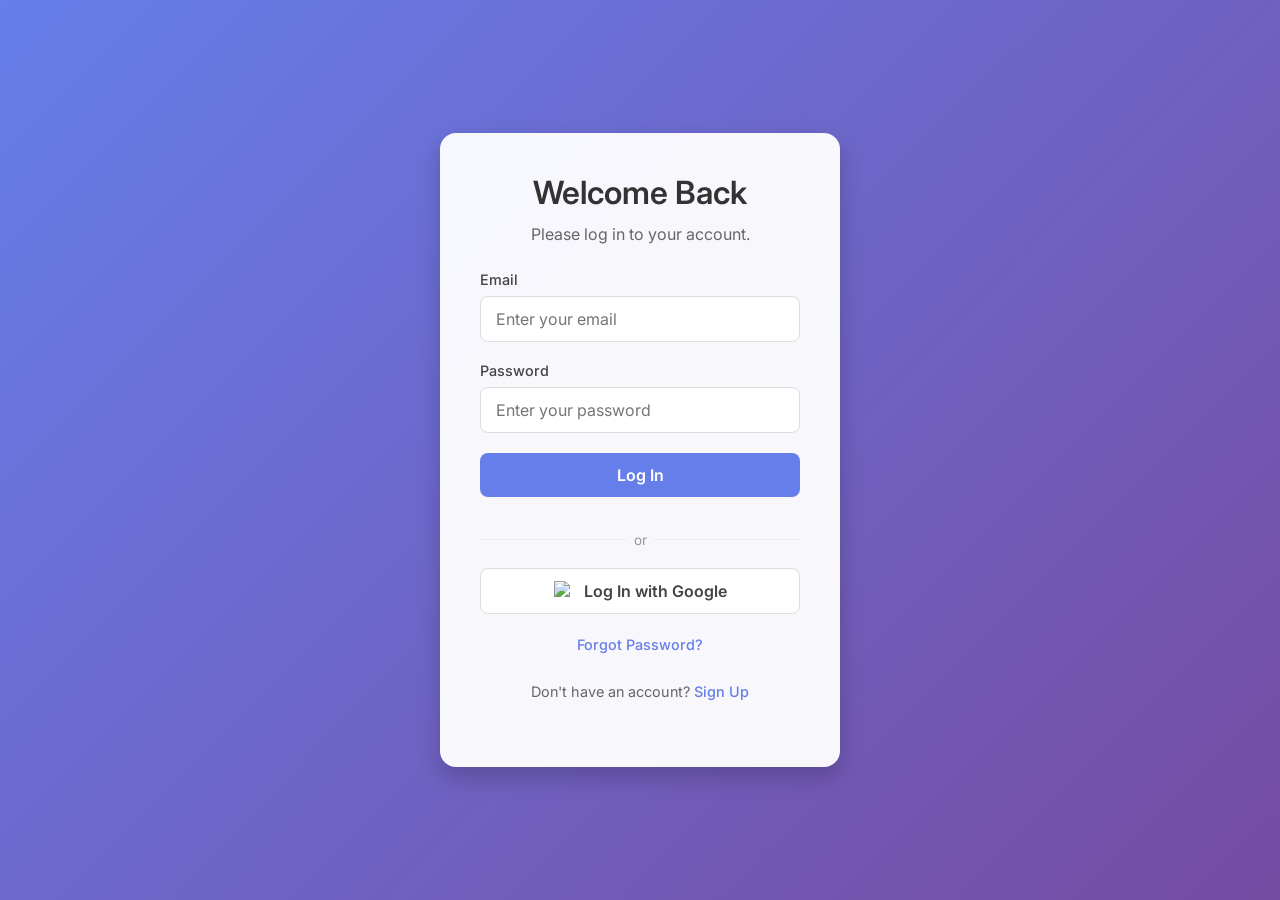
==== login.html @ cd04c809 "Add files via upload" ====
<!DOCTYPE html>
<html lang="en">
<head>
    <meta charset="UTF-8">
    <meta name="viewport" content="width=device-width, initial-scale=1.0">
    <title>Log In | My App</title>
    <link rel="stylesheet" href="style.css">
</head>
<body>
    <div class="container">
        <h1>Welcome Back</h1>
        <p>Please log in to your account.</p>
        
        <form id="loginForm">
            <div class="form-group" id="emailGroup">
                <label for="email">Email</label>
                <input type="email" id="email" placeholder="Enter your email">
                <div class="error-message">Please enter a valid email address.</div>
            </div>
            
            <div class="form-group" id="passwordGroup">
                <label for="password">Password</label>
                <input type="password" id="password" placeholder="Enter your password">
                <div class="error-message">Password cannot be empty.</div>
            </div>
            
            <button type="submit" class="btn">Log In</button>
        </form>
        
        <div class="divider">or</div>
        
        <button type="button" class="btn btn-google google-login-btn">
            <img src="https://www.gstatic.com/firebasejs/ui/2.0.0/images/auth/google.svg" alt="Google">
            Log In with Google
        </button>
        
        <div class="links">
            <p><a href="forgot-password.html">Forgot Password?</a></p>
            <p>Don't have an account? <a href="signup.html">Sign Up</a></p>
        </div>
    </div>

    <script type="module" src="js/auth.js"></script>
</body>
</html>
---- style.css ----
@import url('https://fonts.googleapis.com/css2?family=Inter:wght@400;500;600&display=swap');

* {
    margin: 0;
    padding: 0;
    box-sizing: border-box;
    font-family: 'Inter', sans-serif;
}

body {
    min-height: 100vh;
    display: flex;
    align-items: center;
    justify-content: center;
    background: linear-gradient(135deg, #667eea 0%, #764ba2 100%);
    padding: 20px;
}

.container {
    background: rgba(255, 255, 255, 0.95);
    padding: 40px;
    border-radius: 16px;
    box-shadow: 0 10px 25px rgba(0, 0, 0, 0.2);
    width: 100%;
    max-width: 400px;
    text-align: center;
    animation: fadeIn 0.5s ease;
}

.container.wide {
    max-width: 600px;
}

@keyframes fadeIn {
    from { opacity: 0; transform: translateY(-20px); }
    to { opacity: 1; transform: translateY(0); }
}

h1 {
    color: #333;
    margin-bottom: 10px;
    font-weight: 600;
}

p {
    color: #666;
    margin-bottom: 25px;
    line-height: 1.5;
}

.form-group {
    margin-bottom: 20px;
    text-align: left;
}

.form-group label {
    display: block;
    margin-bottom: 8px;
    color: #444;
    font-weight: 500;
    font-size: 0.9rem;
}

.form-group input {
    width: 100%;
    padding: 12px 15px;
    border: 1px solid #ddd;
    border-radius: 8px;
    font-size: 1rem;
    transition: border-color 0.3s, box-shadow 0.3s;
}

.form-group input:focus {
    outline: none;
    border-color: #667eea;
    box-shadow: 0 0 0 3px rgba(102, 126, 234, 0.2);
}

.error-message {
    color: #dc3545;
    font-size: 0.8rem;
    margin-top: 5px;
    display: none;
}

.form-group.error input {
    border-color: #dc3545;
}

.form-group.error .error-message {
    display: block;
}

.btn {
    width: 100%;
    padding: 12px;
    background: #667eea;
    color: white;
    border: none;
    border-radius: 8px;
    font-size: 1rem;
    font-weight: 600;
    cursor: pointer;
    transition: background 0.3s, transform 0.1s;
    margin-bottom: 15px;
    display: inline-block;
    text-decoration: none;
}

.btn:hover {
    background: #5a6fd6;
}

.btn:active {
    transform: scale(0.98);
}

.btn-secondary {
    background: transparent;
    color: #667eea;
    border: 2px solid #667eea;
}

.btn-secondary:hover {
    background: rgba(102, 126, 234, 0.1);
}

.links {
    margin-top: 20px;
    font-size: 0.9rem;
    color: #666;
}

.links a {
    color: #667eea;
    text-decoration: none;
    font-weight: 500;
    transition: color 0.3s;
}

.links a:hover {
    color: #764ba2;
    text-decoration: underline;
}

.actions {
    display: flex;
    gap: 15px;
    margin-top: 30px;
}

/* Dashboard Styles */
.dashboard-body {
    display: block;
    padding: 0;
    background: #f4f7f6;
}

.navbar {
    background: white;
    padding: 15px 30px;
    display: flex;
    justify-content: space-between;
    align-items: center;
    box-shadow: 0 2px 10px rgba(0,0,0,0.05);
}

.nav-brand {
    font-size: 1.5rem;
    font-weight: 600;
    color: #667eea;
}

.nav-links {
    display: flex;
    align-items: center;
    gap: 20px;
}

.credits-badge {
    background: #eef2ff;
    color: #667eea;
    padding: 5px 12px;
    border-radius: 20px;
    font-weight: 600;
    font-size: 0.9rem;
}

.btn-sm {
    padding: 8px 15px;
    font-size: 0.9rem;
    margin-bottom: 0;
    width: auto;
}

.dashboard-container {
    max-width: 1200px;
    margin: 40px auto;
    padding: 0 20px;
}

.dashboard-header {
    margin-bottom: 30px;
}

.dashboard-header h1 {
    font-size: 2rem;
}

.dashboard-grid {
    display: grid;
    grid-template-columns: 1fr;
    gap: 20px;
}

@media (min-width: 768px) {
    .dashboard-grid {
        grid-template-columns: 1fr 1fr;
    }
}

.dashboard-card {
    background: white;
    border-radius: 12px;
    padding: 25px;
    box-shadow: 0 4px 15px rgba(0,0,0,0.05);
    text-align: left;
}

.dashboard-card h2 {
    font-size: 1.3rem;
    margin-bottom: 20px;
    color: #333;
    border-bottom: 2px solid #f0f0f0;
    padding-bottom: 10px;
}

.skills-block {
    margin-bottom: 25px;
}

.skills-block h3 {
    font-size: 1rem;
    color: #555;
    margin-bottom: 10px;
}

.skill-list {
    list-style: none;
    margin-bottom: 15px;
    display: flex;
    flex-wrap: wrap;
    gap: 10px;
}

.skill-tag {
    background: #f0f0f0;
    color: #444;
    padding: 5px 12px;
    border-radius: 15px;
    font-size: 0.85rem;
    display: flex;
    align-items: center;
    gap: 5px;
}

.skill-tag button {
    background: none;
    border: none;
    color: #999;
    cursor: pointer;
    font-size: 1rem;
}

.skill-tag button:hover {
    color: #dc3545;
}

.inline-form {
    display: flex;
    gap: 10px;
}

.inline-form input {
    flex: 1;
    padding: 8px 12px;
    border: 1px solid #ddd;
    border-radius: 6px;
}

.users-list, .requests-list {
    display: flex;
    flex-direction: column;
    gap: 15px;
}

.user-card, .request-card {
    border: 1px solid #eee;
    padding: 15px;
    border-radius: 8px;
    display: flex;
    justify-content: space-between;
    align-items: center;
}

.user-info h4 {
    margin-bottom: 5px;
    color: #333;
}

.user-info p {
    font-size: 0.85rem;
    color: #666;
    margin-bottom: 0;
}

.empty-text, .loading-text {
    color: #999;
    font-style: italic;
    text-align: center;
    padding: 20px;
}

/* Google Login Button */
.divider {
    display: flex;
    align-items: center;
    text-align: center;
    margin: 20px 0;
    color: #999;
    font-size: 0.85rem;
}

.divider::before, .divider::after {
    content: '';
    flex: 1;
    border-bottom: 1px solid #eee;
}

.divider:not(:empty)::before {
    margin-right: .5em;
}

.divider:not(:empty)::after {
    margin-left: .5em;
}

.btn-google {
    background: white;
    color: #444;
    border: 1px solid #ddd;
    display: flex;
    align-items: center;
    justify-content: center;
    gap: 10px;
}

.btn-google:hover {
    background: #f8f8f8;
    border-color: #ccc;
}

.btn-google img {
    width: 20px;
    height: 20px;
}
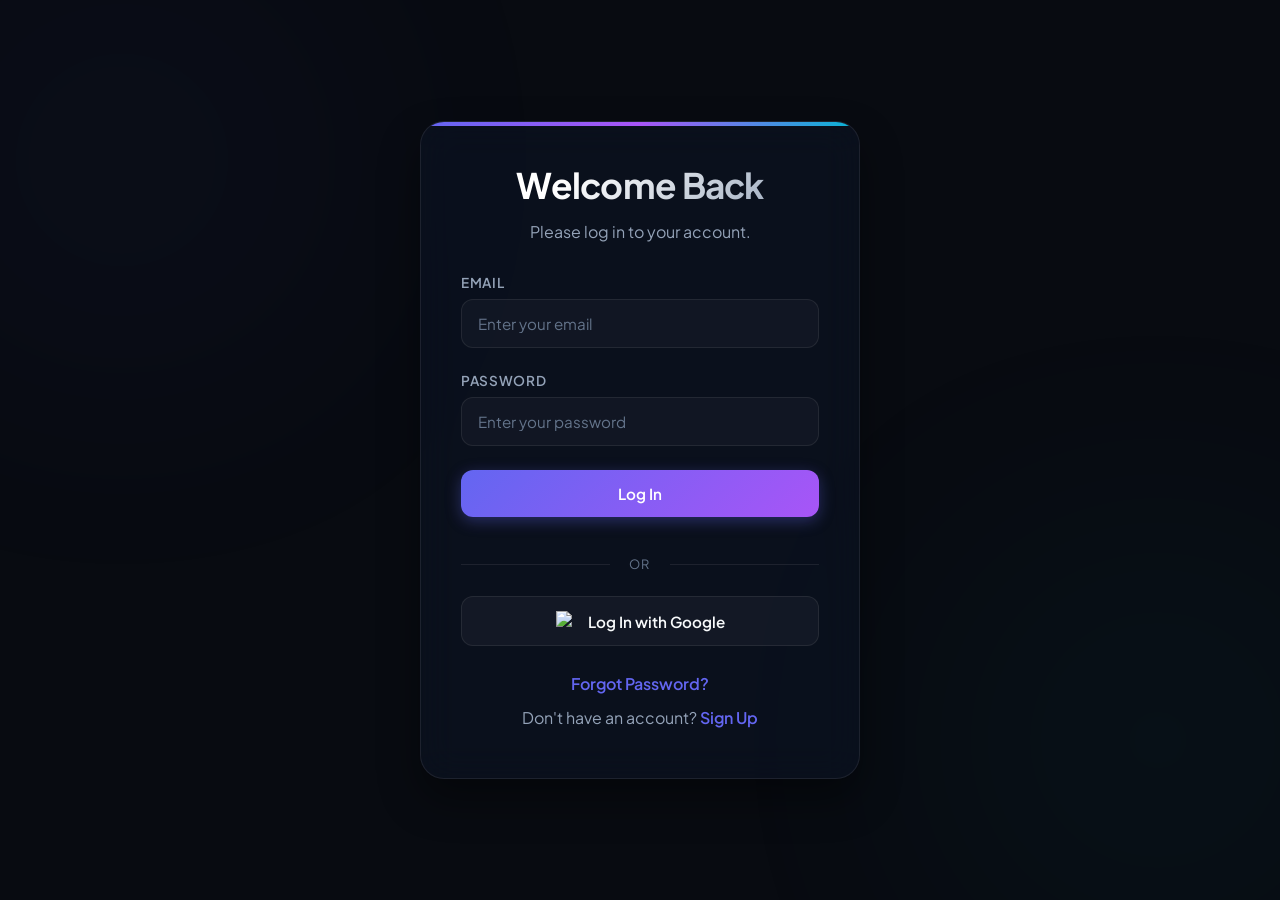
==== commit f03c986a: "Add files via upload" ====
--- a/login.html
+++ b/login.html
@@ -1,39 +1,41 @@
 <!DOCTYPE html>
 <html lang="en">
+
 <head>
     <meta charset="UTF-8">
     <meta name="viewport" content="width=device-width, initial-scale=1.0">
     <title>Log In | My App</title>
     <link rel="stylesheet" href="style.css">
 </head>
+
 <body>
     <div class="container">
         <h1>Welcome Back</h1>
         <p>Please log in to your account.</p>
-        
+
         <form id="loginForm">
             <div class="form-group" id="emailGroup">
                 <label for="email">Email</label>
                 <input type="email" id="email" placeholder="Enter your email">
                 <div class="error-message">Please enter a valid email address.</div>
             </div>
-            
+
             <div class="form-group" id="passwordGroup">
                 <label for="password">Password</label>
                 <input type="password" id="password" placeholder="Enter your password">
                 <div class="error-message">Password cannot be empty.</div>
             </div>
-            
+
             <button type="submit" class="btn">Log In</button>
         </form>
-        
+
         <div class="divider">or</div>
-        
+
         <button type="button" class="btn btn-google google-login-btn">
             <img src="https://www.gstatic.com/firebasejs/ui/2.0.0/images/auth/google.svg" alt="Google">
             Log In with Google
         </button>
-        
+
         <div class="links">
             <p><a href="forgot-password.html">Forgot Password?</a></p>
             <p>Don't have an account? <a href="signup.html">Sign Up</a></p>
@@ -42,4 +44,5 @@
 
     <script type="module" src="js/auth.js"></script>
 </body>
+
 </html>
--- a/style.css
+++ b/style.css
@@ -1,10 +1,46 @@
-@import url('https://fonts.googleapis.com/css2?family=Inter:wght@400;500;600&display=swap');
+@import url('https://fonts.googleapis.com/css2?family=Plus+Jakarta+Sans:wght@300;400;500;600;700;800&display=swap');
+
+:root {
+    --bg-primary: #080b11;
+    --bg-secondary: #0f1422;
+    --accent-primary: #6366f1;
+    --accent-secondary: #a855f7;
+    --accent-teal: #06b6d4;
+    --accent-teal-glow: rgba(6, 182, 212, 0.15);
+    --accent-primary-glow: rgba(99, 102, 241, 0.25);
+    --glass-bg: rgba(15, 23, 42, 0.45);
+    --glass-bg-hover: rgba(30, 41, 59, 0.6);
+    --glass-border: rgba(255, 255, 255, 0.08);
+    --glass-border-hover: rgba(255, 255, 255, 0.15);
+    --text-primary: #f8fafc;
+    --text-secondary: #94a3b8;
+    --text-muted: #64748b;
+    --error: #f87171;
+    --success: #10b981;
+    --warning: #f59e0b;
+}
 
 * {
     margin: 0;
     padding: 0;
     box-sizing: border-box;
-    font-family: 'Inter', sans-serif;
+    font-family: 'Plus Jakarta Sans', sans-serif;
+}
+
+/* Custom Scrollbar */
+::-webkit-scrollbar {
+    width: 8px;
+    height: 8px;
+}
+::-webkit-scrollbar-track {
+    background: var(--bg-primary);
+}
+::-webkit-scrollbar-thumb {
+    background: var(--glass-border);
+    border-radius: 4px;
+}
+::-webkit-scrollbar-thumb:hover {
+    background: var(--accent-primary);
 }
 
 body {
@@ -12,103 +48,192 @@
     display: flex;
     align-items: center;
     justify-content: center;
-    background: linear-gradient(135deg, #667eea 0%, #764ba2 100%);
+    background-color: var(--bg-primary);
+    color: var(--text-primary);
     padding: 20px;
-}
-
+    overflow-x: hidden;
+    position: relative;
+}
+
+/* Dynamic Ambient Glow Blobs */
+body::before, body::after {
+    content: "";
+    position: fixed;
+    width: 500px;
+    height: 500px;
+    border-radius: 50%;
+    filter: blur(140px);
+    opacity: 0.12;
+    z-index: -1;
+    pointer-events: none;
+    animation: floatGlow 25s infinite alternate ease-in-out;
+}
+body::before {
+    background: radial-gradient(circle, var(--accent-primary) 0%, transparent 70%);
+    top: -10%;
+    left: -10%;
+}
+body::after {
+    background: radial-gradient(circle, var(--accent-teal) 0%, transparent 70%);
+    bottom: -10%;
+    right: -10%;
+    animation-delay: -12.5s;
+}
+
+@keyframes floatGlow {
+    0% {
+        transform: translate(0, 0) scale(1);
+    }
+    50% {
+        transform: translate(80px, -40px) scale(1.1);
+    }
+    100% {
+        transform: translate(-40px, 80px) scale(0.9);
+    }
+}
+
+/* Container Glass Card */
 .container {
-    background: rgba(255, 255, 255, 0.95);
+    background: var(--glass-bg);
+    backdrop-filter: blur(18px);
+    -webkit-backdrop-filter: blur(18px);
     padding: 40px;
-    border-radius: 16px;
-    box-shadow: 0 10px 25px rgba(0, 0, 0, 0.2);
+    border-radius: 24px;
+    border: 1px solid var(--glass-border);
+    box-shadow: 0 20px 40px rgba(0, 0, 0, 0.4);
     width: 100%;
-    max-width: 400px;
+    max-width: 440px;
     text-align: center;
-    animation: fadeIn 0.5s ease;
+    animation: slideUpFade 0.6s cubic-bezier(0.16, 1, 0.3, 1) forwards;
+    position: relative;
+    overflow: hidden;
+}
+
+.container::before {
+    content: "";
+    position: absolute;
+    top: 0;
+    left: 0;
+    right: 0;
+    height: 4px;
+    background: linear-gradient(90deg, var(--accent-primary), var(--accent-secondary), var(--accent-teal));
 }
 
 .container.wide {
-    max-width: 600px;
-}
-
-@keyframes fadeIn {
-    from { opacity: 0; transform: translateY(-20px); }
-    to { opacity: 1; transform: translateY(0); }
+    max-width: 680px;
+}
+
+@keyframes slideUpFade {
+    from {
+        opacity: 0;
+        transform: translateY(20px);
+    }
+    to {
+        opacity: 1;
+        transform: translateY(0);
+    }
 }
 
 h1 {
-    color: #333;
-    margin-bottom: 10px;
-    font-weight: 600;
+    color: var(--text-primary);
+    font-size: 2.2rem;
+    font-weight: 700;
+    letter-spacing: -0.02em;
+    margin-bottom: 12px;
+    background: linear-gradient(135deg, #ffffff 30%, var(--text-secondary) 100%);
+    -webkit-background-clip: text;
+    -webkit-text-fill-color: transparent;
 }
 
 p {
-    color: #666;
-    margin-bottom: 25px;
-    line-height: 1.5;
-}
-
+    color: var(--text-secondary);
+    margin-bottom: 30px;
+    line-height: 1.6;
+    font-size: 1rem;
+}
+
+/* Form Styles */
 .form-group {
-    margin-bottom: 20px;
+    margin-bottom: 24px;
     text-align: left;
 }
 
 .form-group label {
     display: block;
     margin-bottom: 8px;
-    color: #444;
-    font-weight: 500;
-    font-size: 0.9rem;
+    color: var(--text-secondary);
+    font-weight: 600;
+    font-size: 0.85rem;
+    text-transform: uppercase;
+    letter-spacing: 0.05em;
 }
 
 .form-group input {
     width: 100%;
-    padding: 12px 15px;
-    border: 1px solid #ddd;
-    border-radius: 8px;
-    font-size: 1rem;
-    transition: border-color 0.3s, box-shadow 0.3s;
+    padding: 14px 16px;
+    background: rgba(255, 255, 255, 0.03);
+    border: 1px solid var(--glass-border);
+    border-radius: 12px;
+    font-size: 0.95rem;
+    color: var(--text-primary);
+    transition: all 0.3s cubic-bezier(0.4, 0, 0.2, 1);
+}
+
+.form-group input::placeholder {
+    color: var(--text-muted);
 }
 
 .form-group input:focus {
     outline: none;
-    border-color: #667eea;
-    box-shadow: 0 0 0 3px rgba(102, 126, 234, 0.2);
+    background: rgba(255, 255, 255, 0.06);
+    border-color: var(--accent-primary);
+    box-shadow: 0 0 0 4px var(--accent-primary-glow);
 }
 
 .error-message {
-    color: #dc3545;
+    color: var(--error);
     font-size: 0.8rem;
-    margin-top: 5px;
+    margin-top: 6px;
+    font-weight: 500;
     display: none;
 }
 
 .form-group.error input {
-    border-color: #dc3545;
+    border-color: var(--error);
+}
+
+.form-group.error input:focus {
+    box-shadow: 0 0 0 4px rgba(248, 113, 113, 0.2);
 }
 
 .form-group.error .error-message {
     display: block;
 }
 
+/* Buttons */
 .btn {
     width: 100%;
-    padding: 12px;
-    background: #667eea;
+    padding: 14px 28px;
+    background: linear-gradient(135deg, var(--accent-primary) 0%, var(--accent-secondary) 100%);
     color: white;
     border: none;
-    border-radius: 8px;
-    font-size: 1rem;
+    border-radius: 12px;
+    font-size: 0.95rem;
     font-weight: 600;
     cursor: pointer;
-    transition: background 0.3s, transform 0.1s;
+    transition: all 0.3s cubic-bezier(0.4, 0, 0.2, 1);
     margin-bottom: 15px;
-    display: inline-block;
+    display: inline-flex;
+    align-items: center;
+    justify-content: center;
     text-decoration: none;
+    box-shadow: 0 4px 15px rgba(99, 102, 241, 0.35);
 }
 
 .btn:hover {
-    background: #5a6fd6;
+    transform: translateY(-2px);
+    box-shadow: 0 6px 20px rgba(99, 102, 241, 0.5);
+    filter: brightness(1.1);
 }
 
 .btn:active {
@@ -116,30 +241,37 @@
 }
 
 .btn-secondary {
-    background: transparent;
-    color: #667eea;
-    border: 2px solid #667eea;
+    background: rgba(255, 255, 255, 0.04);
+    color: var(--text-primary);
+    border: 1px solid var(--glass-border);
+    box-shadow: none;
 }
 
 .btn-secondary:hover {
-    background: rgba(102, 126, 234, 0.1);
+    background: rgba(255, 255, 255, 0.08);
+    border-color: var(--accent-primary);
+    box-shadow: 0 4px 15px rgba(99, 102, 241, 0.1);
 }
 
 .links {
-    margin-top: 20px;
+    margin-top: 25px;
     font-size: 0.9rem;
-    color: #666;
+    color: var(--text-secondary);
+}
+
+.links p {
+    margin-bottom: 8px;
 }
 
 .links a {
-    color: #667eea;
+    color: var(--accent-primary);
     text-decoration: none;
-    font-weight: 500;
-    transition: color 0.3s;
+    font-weight: 600;
+    transition: all 0.2s ease;
 }
 
 .links a:hover {
-    color: #764ba2;
+    color: var(--accent-secondary);
     text-decoration: underline;
 }
 
@@ -153,22 +285,30 @@
 .dashboard-body {
     display: block;
     padding: 0;
-    background: #f4f7f6;
+    background: var(--bg-primary);
 }
 
 .navbar {
-    background: white;
-    padding: 15px 30px;
+    background: rgba(15, 23, 42, 0.6);
+    backdrop-filter: blur(20px);
+    -webkit-backdrop-filter: blur(20px);
+    padding: 20px 40px;
     display: flex;
     justify-content: space-between;
     align-items: center;
-    box-shadow: 0 2px 10px rgba(0,0,0,0.05);
+    border-bottom: 1px solid var(--glass-border);
+    position: sticky;
+    top: 0;
+    z-index: 100;
 }
 
 .nav-brand {
-    font-size: 1.5rem;
-    font-weight: 600;
-    color: #667eea;
+    font-size: 1.6rem;
+    font-weight: 800;
+    letter-spacing: -0.03em;
+    background: linear-gradient(135deg, var(--accent-primary), var(--accent-teal));
+    -webkit-background-clip: text;
+    -webkit-text-fill-color: transparent;
 }
 
 .nav-links {
@@ -178,147 +318,214 @@
 }
 
 .credits-badge {
-    background: #eef2ff;
-    color: #667eea;
-    padding: 5px 12px;
-    border-radius: 20px;
-    font-weight: 600;
-    font-size: 0.9rem;
+    background: rgba(6, 182, 212, 0.1);
+    color: var(--accent-teal);
+    padding: 6px 16px;
+    border-radius: 30px;
+    font-weight: 700;
+    font-size: 0.85rem;
+    border: 1px solid rgba(6, 182, 212, 0.2);
+    box-shadow: 0 0 10px rgba(6, 182, 212, 0.1);
 }
 
 .btn-sm {
-    padding: 8px 15px;
-    font-size: 0.9rem;
+    padding: 10px 18px;
+    font-size: 0.85rem;
     margin-bottom: 0;
     width: auto;
+    border-radius: 10px;
 }
 
 .dashboard-container {
     max-width: 1200px;
     margin: 40px auto;
-    padding: 0 20px;
+    padding: 0 30px;
 }
 
 .dashboard-header {
-    margin-bottom: 30px;
+    margin-bottom: 40px;
+    text-align: left;
 }
 
 .dashboard-header h1 {
-    font-size: 2rem;
+    font-size: 2.5rem;
+    margin-bottom: 8px;
+}
+
+.dashboard-header p {
+    margin-bottom: 0;
 }
 
 .dashboard-grid {
     display: grid;
     grid-template-columns: 1fr;
-    gap: 20px;
-}
-
-@media (min-width: 768px) {
+    gap: 30px;
+}
+
+@media (min-width: 992px) {
     .dashboard-grid {
-        grid-template-columns: 1fr 1fr;
+        grid-template-columns: 1.1fr 0.9fr;
     }
 }
 
 .dashboard-card {
-    background: white;
-    border-radius: 12px;
-    padding: 25px;
-    box-shadow: 0 4px 15px rgba(0,0,0,0.05);
+    background: var(--glass-bg);
+    backdrop-filter: blur(12px);
+    -webkit-backdrop-filter: blur(12px);
+    border-radius: 20px;
+    padding: 30px;
+    border: 1px solid var(--glass-border);
+    box-shadow: 0 10px 30px rgba(0, 0, 0, 0.2);
     text-align: left;
+    transition: transform 0.3s ease, border-color 0.3s ease;
+}
+
+.dashboard-card:hover {
+    border-color: rgba(255, 255, 255, 0.12);
 }
 
 .dashboard-card h2 {
-    font-size: 1.3rem;
-    margin-bottom: 20px;
-    color: #333;
-    border-bottom: 2px solid #f0f0f0;
-    padding-bottom: 10px;
+    font-size: 1.4rem;
+    margin-bottom: 24px;
+    color: var(--text-primary);
+    border-bottom: 1px solid var(--glass-border);
+    padding-bottom: 12px;
+    font-weight: 700;
 }
 
 .skills-block {
-    margin-bottom: 25px;
+    margin-bottom: 30px;
 }
 
 .skills-block h3 {
-    font-size: 1rem;
-    color: #555;
-    margin-bottom: 10px;
+    font-size: 0.95rem;
+    color: var(--text-secondary);
+    margin-bottom: 12px;
+    font-weight: 600;
+    text-transform: uppercase;
+    letter-spacing: 0.05em;
 }
 
 .skill-list {
     list-style: none;
-    margin-bottom: 15px;
+    margin-bottom: 20px;
     display: flex;
     flex-wrap: wrap;
     gap: 10px;
 }
 
 .skill-tag {
-    background: #f0f0f0;
-    color: #444;
-    padding: 5px 12px;
-    border-radius: 15px;
+    background: rgba(99, 102, 241, 0.08);
+    color: #a5b4fc;
+    padding: 8px 16px;
+    border-radius: 30px;
     font-size: 0.85rem;
-    display: flex;
-    align-items: center;
-    gap: 5px;
+    font-weight: 600;
+    display: flex;
+    align-items: center;
+    gap: 8px;
+    border: 1px solid rgba(99, 102, 241, 0.25);
+    transition: all 0.3s ease;
+}
+
+.skill-tag:hover {
+    background: rgba(99, 102, 241, 0.15);
+    border-color: rgba(99, 102, 241, 0.5);
+    transform: translateY(-1px);
 }
 
 .skill-tag button {
     background: none;
     border: none;
-    color: #999;
+    color: #818cf8;
     cursor: pointer;
-    font-size: 1rem;
+    font-size: 1.1rem;
+    display: flex;
+    align-items: center;
+    justify-content: center;
+    transition: color 0.2s;
+    line-height: 1;
 }
 
 .skill-tag button:hover {
-    color: #dc3545;
+    color: var(--error);
 }
 
 .inline-form {
     display: flex;
-    gap: 10px;
+    gap: 12px;
 }
 
 .inline-form input {
     flex: 1;
-    padding: 8px 12px;
-    border: 1px solid #ddd;
-    border-radius: 6px;
-}
-
-.users-list, .requests-list {
+    padding: 10px 15px;
+    background: rgba(255, 255, 255, 0.03);
+    border: 1px solid var(--glass-border);
+    border-radius: 10px;
+    color: var(--text-primary);
+    font-size: 0.9rem;
+    transition: all 0.3s ease;
+}
+
+.inline-form input:focus {
+    outline: none;
+    background: rgba(255, 255, 255, 0.06);
+    border-color: var(--accent-primary);
+}
+
+.users-list, .requests-list, .sessions-list {
     display: flex;
     flex-direction: column;
-    gap: 15px;
+    gap: 20px;
 }
 
 .user-card, .request-card {
-    border: 1px solid #eee;
-    padding: 15px;
-    border-radius: 8px;
+    background: rgba(255, 255, 255, 0.02);
+    border: 1px solid var(--glass-border);
+    padding: 20px;
+    border-radius: 16px;
     display: flex;
     justify-content: space-between;
     align-items: center;
+    transition: all 0.3s ease;
+}
+
+.user-card:hover, .request-card:hover {
+    background: rgba(255, 255, 255, 0.04);
+    border-color: rgba(255, 255, 255, 0.15);
+    transform: translateY(-2px);
+    box-shadow: 0 8px 24px rgba(0, 0, 0, 0.15);
 }
 
 .user-info h4 {
-    margin-bottom: 5px;
-    color: #333;
+    margin-bottom: 6px;
+    color: var(--text-primary);
+    font-size: 1.1rem;
+    font-weight: 600;
 }
 
 .user-info p {
-    font-size: 0.85rem;
-    color: #666;
+    font-size: 0.9rem;
+    color: var(--text-secondary);
+    margin-bottom: 4px;
+    line-height: 1.4;
+}
+
+.user-info p:last-child {
     margin-bottom: 0;
 }
 
+.user-info strong {
+    color: var(--text-primary);
+    font-weight: 500;
+}
+
 .empty-text, .loading-text {
-    color: #999;
+    color: var(--text-muted);
     font-style: italic;
     text-align: center;
-    padding: 20px;
+    padding: 30px;
+    font-size: 0.95rem;
 }
 
 /* Google Login Button */
@@ -326,41 +533,277 @@
     display: flex;
     align-items: center;
     text-align: center;
-    margin: 20px 0;
-    color: #999;
-    font-size: 0.85rem;
+    margin: 24px 0;
+    color: var(--text-muted);
+    font-size: 0.8rem;
+    text-transform: uppercase;
+    letter-spacing: 0.1em;
 }
 
 .divider::before, .divider::after {
     content: '';
     flex: 1;
-    border-bottom: 1px solid #eee;
+    border-bottom: 1px solid var(--glass-border);
 }
 
 .divider:not(:empty)::before {
-    margin-right: .5em;
+    margin-right: 1.5em;
 }
 
 .divider:not(:empty)::after {
-    margin-left: .5em;
+    margin-left: 1.5em;
 }
 
 .btn-google {
-    background: white;
-    color: #444;
-    border: 1px solid #ddd;
+    background: rgba(255, 255, 255, 0.04);
+    color: var(--text-primary);
+    border: 1px solid var(--glass-border);
     display: flex;
     align-items: center;
     justify-content: center;
-    gap: 10px;
+    gap: 12px;
+    box-shadow: none;
 }
 
 .btn-google:hover {
-    background: #f8f8f8;
-    border-color: #ccc;
+    background: rgba(255, 255, 255, 0.08);
+    border-color: rgba(255, 255, 255, 0.2);
+    box-shadow: 0 4px 15px rgba(0, 0, 0, 0.2);
 }
 
 .btn-google img {
     width: 20px;
     height: 20px;
 }
+
+/* Centralized Chat Styles */
+.chat-container {
+    max-width: 800px;
+    margin: 40px auto;
+    background: var(--glass-bg);
+    border-radius: 20px;
+    border: 1px solid var(--glass-border);
+    box-shadow: 0 20px 50px rgba(0, 0, 0, 0.3);
+    display: flex;
+    flex-direction: column;
+    height: 72vh;
+    overflow: hidden;
+    backdrop-filter: blur(16px);
+    -webkit-backdrop-filter: blur(16px);
+}
+
+.chat-header {
+    padding: 20px 25px;
+    background: rgba(255, 255, 255, 0.02);
+    border-bottom: 1px solid var(--glass-border);
+    display: flex;
+    justify-content: space-between;
+    align-items: center;
+}
+
+.chat-header h2 {
+    font-size: 1.3rem;
+    font-weight: 700;
+    color: var(--text-primary);
+}
+
+.chat-messages {
+    flex: 1;
+    padding: 25px;
+    overflow-y: auto;
+    display: flex;
+    flex-direction: column;
+    gap: 18px;
+    background: rgba(8, 11, 17, 0.3);
+}
+
+.message {
+    max-width: 65%;
+    padding: 12px 18px;
+    border-radius: 18px;
+    font-size: 0.95rem;
+    line-height: 1.5;
+    position: relative;
+    animation: messageIn 0.3s ease forwards;
+}
+
+@keyframes messageIn {
+    from {
+        opacity: 0;
+        transform: translateY(10px);
+    }
+    to {
+        opacity: 1;
+        transform: translateY(0);
+    }
+}
+
+.message.sent {
+    background: linear-gradient(135deg, var(--accent-primary) 0%, var(--accent-secondary) 100%);
+    color: white;
+    align-self: flex-end;
+    border-bottom-right-radius: 3px;
+    box-shadow: 0 4px 15px rgba(99, 102, 241, 0.25);
+}
+
+.message.received {
+    background: rgba(255, 255, 255, 0.06);
+    color: var(--text-primary);
+    align-self: flex-start;
+    border-bottom-left-radius: 3px;
+    border: 1px solid var(--glass-border);
+}
+
+.message-time {
+    font-size: 0.7rem;
+    opacity: 0.6;
+    margin-top: 6px;
+    text-align: right;
+    display: block;
+}
+
+.chat-input-area {
+    padding: 20px 25px;
+    background: rgba(255, 255, 255, 0.01);
+    border-top: 1px solid var(--glass-border);
+    display: flex;
+    gap: 15px;
+}
+
+.chat-input-area input {
+    flex: 1;
+    padding: 14px 20px;
+    background: rgba(255, 255, 255, 0.03);
+    border: 1px solid var(--glass-border);
+    border-radius: 30px;
+    font-size: 0.95rem;
+    color: var(--text-primary);
+    outline: none;
+    transition: all 0.3s ease;
+}
+
+.chat-input-area input:focus {
+    border-color: var(--accent-primary);
+    background: rgba(255, 255, 255, 0.05);
+    box-shadow: 0 0 12px var(--accent-primary-glow);
+}
+
+.chat-input-area button {
+    background: linear-gradient(135deg, var(--accent-primary) 0%, var(--accent-secondary) 100%);
+    color: white;
+    border: none;
+    padding: 0 28px;
+    border-radius: 30px;
+    cursor: pointer;
+    font-weight: 600;
+    transition: all 0.3s ease;
+    box-shadow: 0 4px 12px rgba(99, 102, 241, 0.3);
+}
+
+.chat-input-area button:hover {
+    transform: translateY(-1px);
+    box-shadow: 0 6px 16px rgba(99, 102, 241, 0.45);
+}
+
+/* Centralized Video Call Styles */
+.video-container {
+    display: flex;
+    justify-content: center;
+    align-items: center;
+    height: calc(100vh - 180px);
+    background: #090c14;
+    border-radius: 24px;
+    overflow: hidden;
+    position: relative;
+    margin: 20px auto;
+    max-width: 1200px;
+    border: 1px solid var(--glass-border);
+    box-shadow: 0 20px 50px rgba(0, 0, 0, 0.5);
+}
+
+#remoteVideo {
+    width: 100%;
+    height: 100%;
+    object-fit: cover;
+}
+
+#localVideo {
+    position: absolute;
+    bottom: 30px;
+    right: 30px;
+    width: 260px;
+    height: 190px;
+    object-fit: cover;
+    border-radius: 16px;
+    border: 2px solid rgba(255, 255, 255, 0.2);
+    box-shadow: 0 8px 30px rgba(0, 0, 0, 0.4);
+    background: #0f121d;
+    transform: scaleX(-1);
+    transition: all 0.3s ease;
+}
+
+.controls {
+    position: absolute;
+    bottom: 30px;
+    left: 50%;
+    transform: translateX(-50%);
+    display: flex;
+    gap: 15px;
+    background: rgba(15, 23, 42, 0.7);
+    padding: 15px 30px;
+    border-radius: 40px;
+    backdrop-filter: blur(10px);
+    -webkit-backdrop-filter: blur(10px);
+    border: 1px solid var(--glass-border);
+    box-shadow: 0 10px 30px rgba(0, 0, 0, 0.3);
+}
+
+.control-btn {
+    background: rgba(255, 255, 255, 0.1);
+    color: var(--text-primary);
+    border: none;
+    width: 54px;
+    height: 54px;
+    border-radius: 50%;
+    cursor: pointer;
+    font-size: 1.3rem;
+    display: flex;
+    justify-content: center;
+    align-items: center;
+    transition: all 0.3s ease;
+    border: 1px solid rgba(255, 255, 255, 0.05);
+}
+
+.control-btn:hover {
+    background: rgba(255, 255, 255, 0.2);
+    transform: translateY(-2px);
+}
+
+.control-btn.off {
+    background: #ef4444;
+    color: white;
+}
+
+.control-btn#hangupBtn {
+    background: #ef4444;
+    color: white;
+}
+
+.control-btn#hangupBtn:hover {
+    background: #dc2626;
+    box-shadow: 0 0 15px rgba(239, 68, 68, 0.5);
+}
+
+#callStatus {
+    position: absolute;
+    top: 30px;
+    left: 30px;
+    color: var(--text-primary);
+    background: rgba(15, 23, 42, 0.7);
+    padding: 10px 20px;
+    border-radius: 12px;
+    font-weight: 600;
+    font-size: 0.9rem;
+    border: 1px solid var(--glass-border);
+    backdrop-filter: blur(10px);
+}
